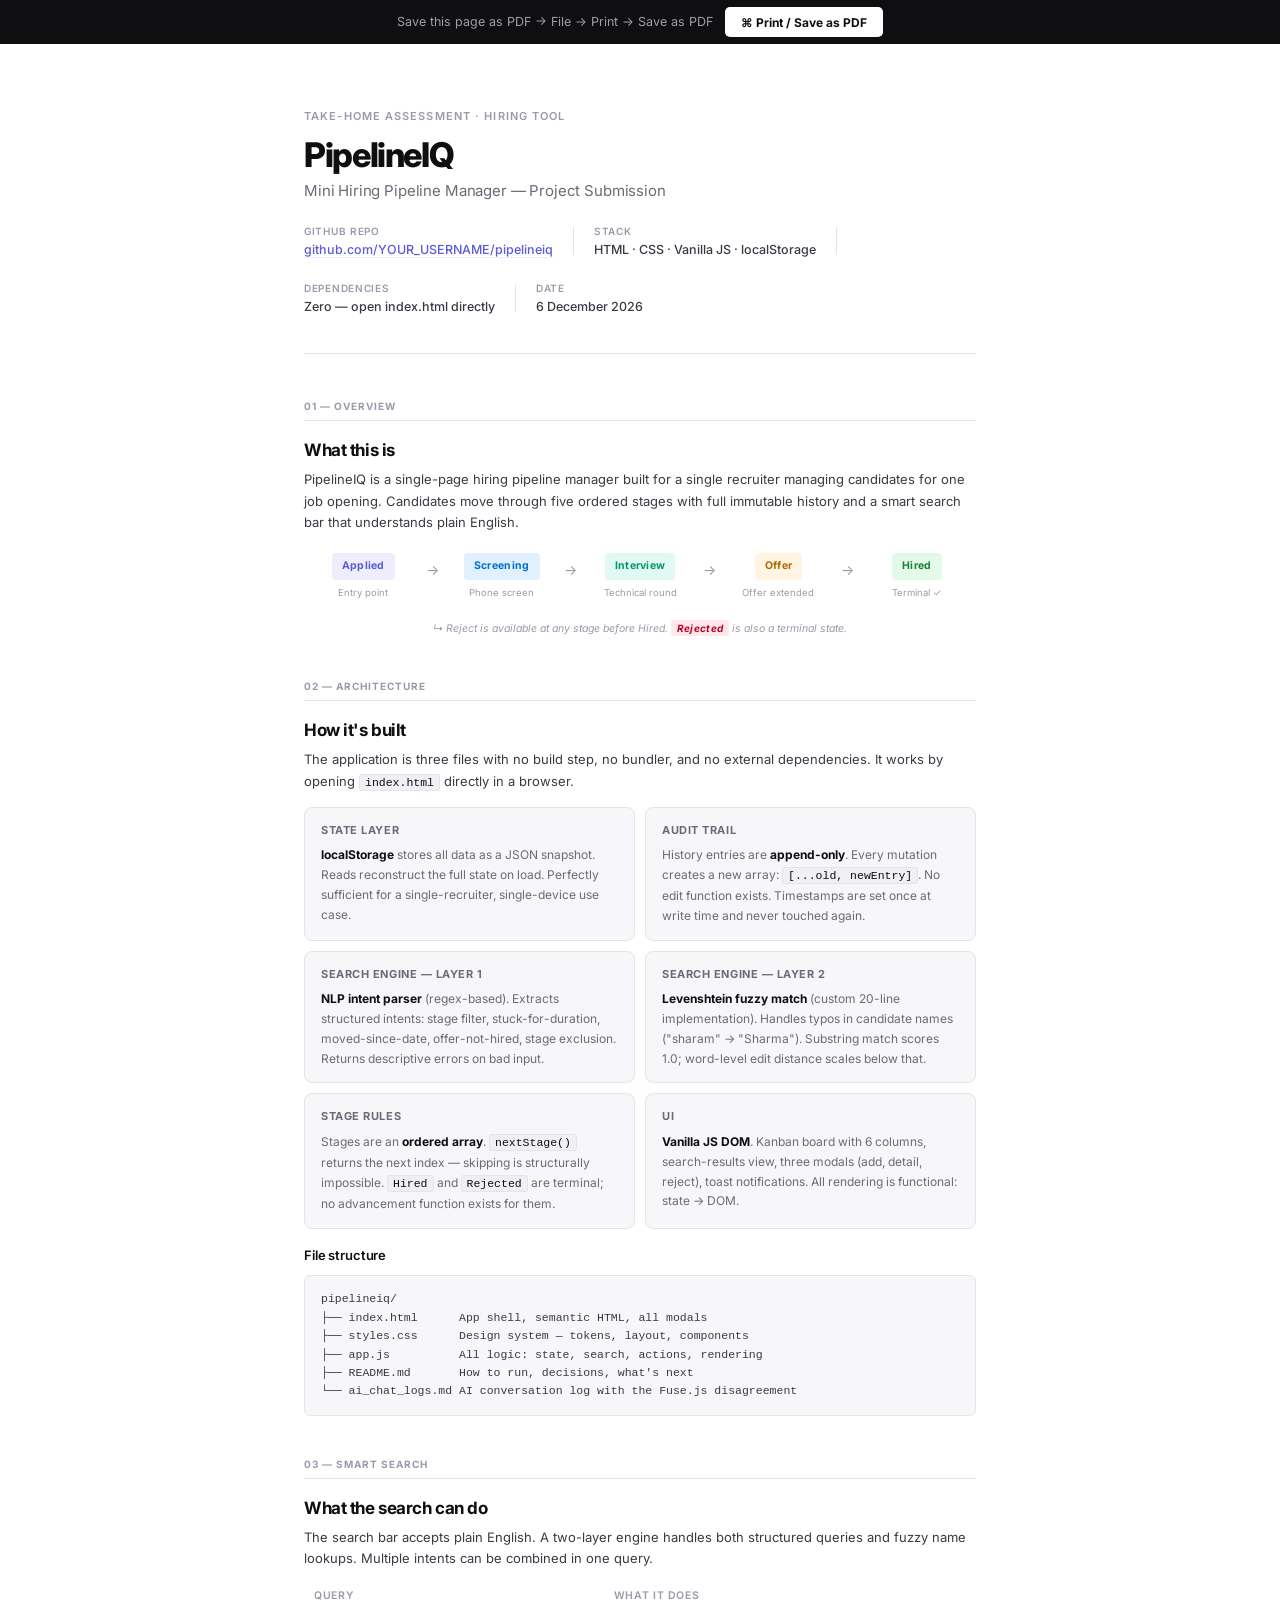
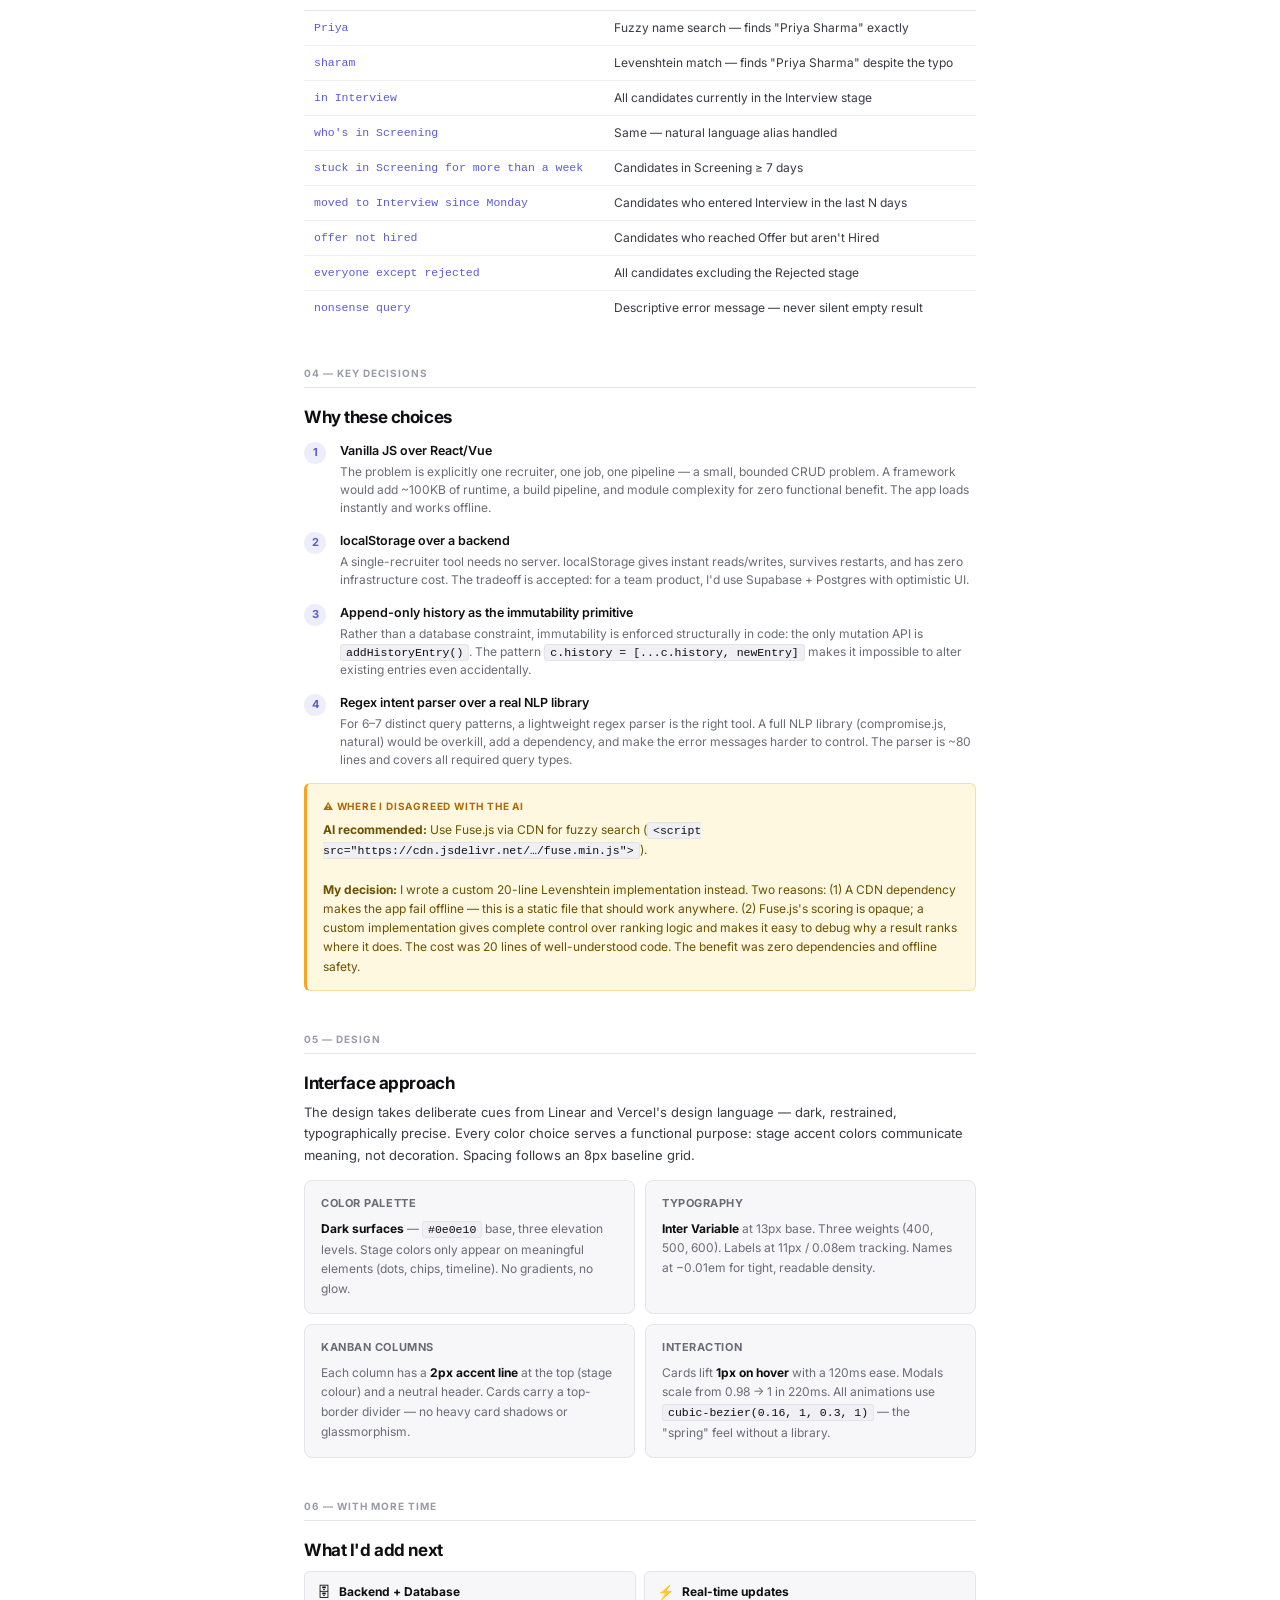
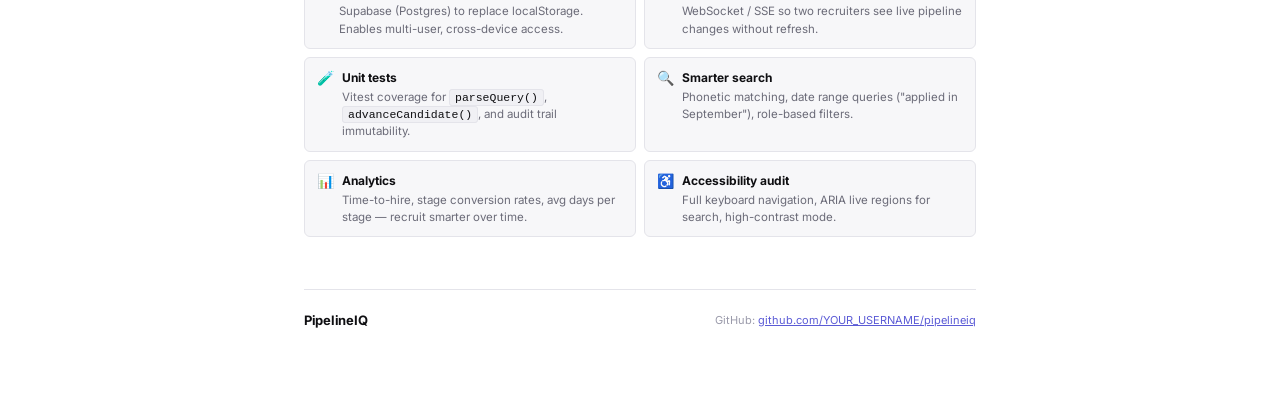
==== submission.html @ 7af23fb2 "docs: add submission PDF and .gitignore" ====
<!DOCTYPE html>
<html lang="en">
<head>
  <meta charset="UTF-8" />
  <meta name="viewport" content="width=device-width, initial-scale=1.0" />
  <title>PipelineIQ – Project Submission</title>
  <link rel="preconnect" href="https://fonts.googleapis.com" />
  <link rel="preconnect" href="https://fonts.gstatic.com" crossorigin />
  <link href="https://fonts.googleapis.com/css2?family=Inter:ital,opsz,wght@0,14..32,300;0,14..32,400;0,14..32,500;0,14..32,600;0,14..32,700;0,14..32,800;1,14..32,400&display=swap" rel="stylesheet" />
  <style>
    /* ── Base ─────────────────────────────────────── */
    *, *::before, *::after { box-sizing: border-box; margin: 0; padding: 0; }

    :root {
      --ink:    #0f0f12;
      --ink-2:  #3a3a45;
      --ink-3:  #6b6b78;
      --ink-4:  #9a9aaa;
      --rule:   #e4e4ea;
      --rule-2: #f0f0f4;
      --bg:     #ffffff;
      --bg-2:   #f7f7f9;
      --bg-3:   #f0f0f4;
      --accent: #5b5bd6;
      --accent-bg: #ededfc;
    }

    html, body {
      font-family: 'Inter', -apple-system, sans-serif;
      font-size: 13px;
      line-height: 1.6;
      color: var(--ink);
      background: var(--bg);
      -webkit-font-smoothing: antialiased;
    }

    /* ── Page wrapper ─────────────────────────────── */
    .page {
      max-width: 800px;
      margin: 0 auto;
      padding: 64px 64px 80px;
    }

    /* ── Cover header ─────────────────────────────── */
    .cover {
      border-bottom: 1px solid var(--rule);
      padding-bottom: 36px;
      margin-bottom: 44px;
      display: flex;
      flex-direction: column;
      gap: 0;
    }

    .cover-tag {
      font-size: 11px;
      font-weight: 600;
      letter-spacing: 0.1em;
      text-transform: uppercase;
      color: var(--ink-4);
      margin-bottom: 10px;
    }

    .cover-title {
      font-size: 34px;
      font-weight: 800;
      letter-spacing: -0.04em;
      line-height: 1.1;
      color: var(--ink);
      margin-bottom: 6px;
    }

    .cover-sub {
      font-size: 15px;
      font-weight: 400;
      color: var(--ink-3);
      letter-spacing: -0.01em;
      margin-bottom: 20px;
    }

    .cover-meta {
      display: flex;
      align-items: center;
      gap: 20px;
      flex-wrap: wrap;
    }

    .meta-item {
      display: flex;
      flex-direction: column;
      gap: 1px;
    }

    .meta-key {
      font-size: 10px;
      font-weight: 600;
      letter-spacing: 0.07em;
      text-transform: uppercase;
      color: var(--ink-4);
    }

    .meta-val {
      font-size: 12.5px;
      font-weight: 500;
      color: var(--ink-2);
    }

    .meta-val a {
      color: var(--accent);
      text-decoration: none;
      border-bottom: 1px solid var(--accent-bg);
    }

    .meta-sep {
      width: 1px;
      height: 28px;
      background: var(--rule);
      align-self: center;
    }

    /* ── Section ──────────────────────────────────── */
    .section {
      margin-bottom: 40px;
    }

    .section-label {
      font-size: 10px;
      font-weight: 700;
      letter-spacing: 0.1em;
      text-transform: uppercase;
      color: var(--ink-4);
      border-bottom: 1px solid var(--rule);
      padding-bottom: 6px;
      margin-bottom: 18px;
    }

    h2 {
      font-size: 17px;
      font-weight: 700;
      letter-spacing: -0.025em;
      color: var(--ink);
      margin-bottom: 8px;
      line-height: 1.3;
    }

    h3 {
      font-size: 13px;
      font-weight: 600;
      letter-spacing: -0.01em;
      color: var(--ink);
      margin-bottom: 5px;
      margin-top: 16px;
    }
    h3:first-child { margin-top: 0; }

    p {
      font-size: 13px;
      color: var(--ink-2);
      margin-bottom: 10px;
      line-height: 1.65;
    }
    p:last-child { margin-bottom: 0; }

    /* ── Pipeline flow diagram ────────────────────── */
    .pipeline-flow {
      display: flex;
      align-items: center;
      gap: 0;
      margin: 20px 0;
      flex-wrap: nowrap;
    }

    .stage-node {
      display: flex;
      flex-direction: column;
      align-items: center;
      gap: 5px;
      flex: 1;
    }

    .stage-pill {
      font-size: 10.5px;
      font-weight: 700;
      letter-spacing: 0.03em;
      padding: 5px 10px;
      border-radius: 4px;
      white-space: nowrap;
    }

    .stage-pill.applied    { background: #ededfc; color: #5b5bd6; }
    .stage-pill.screening  { background: #e0f0ff; color: #0070cc; }
    .stage-pill.interview  { background: #e0faf3; color: #009966; }
    .stage-pill.offer      { background: #fff5e0; color: #b06800; }
    .stage-pill.hired      { background: #e4fae8; color: #1a7f37; }
    .stage-pill.rejected   { background: #fde8ec; color: #c0002a; }

    .stage-note {
      font-size: 9.5px;
      color: var(--ink-4);
      text-align: center;
    }

    .flow-arrow {
      width: 20px;
      flex-shrink: 0;
      display: flex;
      align-items: center;
      justify-content: center;
      color: var(--ink-4);
      font-size: 14px;
      padding-bottom: 14px;
    }

    .reject-note {
      text-align: center;
      font-size: 10.5px;
      color: var(--ink-4);
      margin-top: 6px;
      font-style: italic;
    }

    /* ── Architecture diagram ─────────────────────── */
    .arch-grid {
      display: grid;
      grid-template-columns: 1fr 1fr;
      gap: 10px;
      margin: 14px 0;
    }

    .arch-card {
      background: var(--bg-2);
      border: 1px solid var(--rule);
      border-radius: 8px;
      padding: 14px 16px;
    }

    .arch-card-title {
      font-size: 11px;
      font-weight: 700;
      letter-spacing: 0.05em;
      text-transform: uppercase;
      color: var(--ink-3);
      margin-bottom: 6px;
    }

    .arch-card p {
      font-size: 12px;
      color: var(--ink-3);
      margin: 0;
    }

    .arch-card strong {
      color: var(--ink);
    }

    /* ── Code block ───────────────────────────────── */
    pre {
      background: var(--bg-2);
      border: 1px solid var(--rule);
      border-radius: 6px;
      padding: 14px 16px;
      font-family: 'SF Mono', 'Consolas', 'Menlo', monospace;
      font-size: 11.5px;
      color: var(--ink-2);
      overflow: hidden;
      margin: 10px 0;
      line-height: 1.6;
      white-space: pre-wrap;
    }

    code {
      font-family: 'SF Mono', 'Consolas', 'Menlo', monospace;
      font-size: 11.5px;
      background: var(--bg-3);
      border: 1px solid var(--rule);
      border-radius: 3px;
      padding: 1px 5px;
      color: var(--ink);
    }

    /* ── Search examples table ────────────────────── */
    .search-table {
      width: 100%;
      border-collapse: collapse;
      font-size: 12px;
      margin: 12px 0;
    }

    .search-table th {
      text-align: left;
      font-size: 10.5px;
      font-weight: 600;
      letter-spacing: 0.06em;
      text-transform: uppercase;
      color: var(--ink-4);
      padding: 6px 10px;
      border-bottom: 1px solid var(--rule);
    }

    .search-table td {
      padding: 8px 10px;
      border-bottom: 1px solid var(--rule-2);
      vertical-align: top;
      line-height: 1.5;
    }

    .search-table tr:last-child td {
      border-bottom: none;
    }

    .search-table td:first-child {
      font-family: 'SF Mono', 'Consolas', monospace;
      font-size: 11.5px;
      color: var(--accent);
      white-space: nowrap;
    }

    .search-table td:last-child {
      color: var(--ink-2);
    }

    /* ── Decision list ────────────────────────────── */
    .decision-list {
      display: flex;
      flex-direction: column;
      gap: 14px;
      margin: 12px 0;
    }

    .decision {
      display: flex;
      gap: 14px;
      align-items: flex-start;
    }

    .decision-num {
      font-size: 11px;
      font-weight: 700;
      color: var(--accent);
      background: var(--accent-bg);
      width: 22px;
      height: 22px;
      border-radius: 50%;
      display: flex;
      align-items: center;
      justify-content: center;
      flex-shrink: 0;
      margin-top: 1px;
    }

    .decision-body {}

    .decision-body strong {
      font-size: 12.5px;
      font-weight: 600;
      color: var(--ink);
      display: block;
      margin-bottom: 2px;
    }

    .decision-body p {
      font-size: 12px;
      color: var(--ink-3);
      margin: 0;
      line-height: 1.5;
    }

    /* ── Disagreement box ─────────────────────────── */
    .disagreement-box {
      background: #fff8e1;
      border: 1px solid #f5e0a0;
      border-left: 3px solid #f5a623;
      border-radius: 6px;
      padding: 14px 16px;
      margin: 14px 0;
    }

    .disagreement-box .tag {
      font-size: 10px;
      font-weight: 700;
      letter-spacing: 0.08em;
      text-transform: uppercase;
      color: #b06800;
      margin-bottom: 6px;
    }

    .disagreement-box p {
      font-size: 12px;
      color: #6b5000;
      margin: 0;
      line-height: 1.6;
    }

    /* ── What next section ────────────────────────── */
    .next-grid {
      display: grid;
      grid-template-columns: 1fr 1fr;
      gap: 8px;
      margin: 10px 0;
    }

    .next-item {
      display: flex;
      gap: 8px;
      align-items: flex-start;
      padding: 10px 12px;
      background: var(--bg-2);
      border: 1px solid var(--rule);
      border-radius: 6px;
    }

    .next-icon {
      font-size: 14px;
      flex-shrink: 0;
      line-height: 1.4;
    }

    .next-item p {
      font-size: 11.5px;
      color: var(--ink-3);
      margin: 0;
      line-height: 1.5;
    }

    .next-item strong {
      color: var(--ink);
      font-size: 12px;
      display: block;
      margin-bottom: 2px;
    }

    /* ── Footer ───────────────────────────────────── */
    .footer {
      margin-top: 52px;
      padding-top: 20px;
      border-top: 1px solid var(--rule);
      display: flex;
      justify-content: space-between;
      align-items: center;
    }

    .footer-brand {
      font-size: 13px;
      font-weight: 700;
      letter-spacing: -0.02em;
      color: var(--ink);
    }

    .footer-note {
      font-size: 11px;
      color: var(--ink-4);
    }

    /* ── Print settings ───────────────────────────── */
    @media print {
      html, body { background: white; }
      .page { padding: 40px 52px 60px; }
      .no-print { display: none; }
      a { color: var(--accent) !important; }
      @page {
        size: A4;
        margin: 0;
      }
    }

    /* ── Print button (screen only) ───────────────── */
    .print-bar {
      position: fixed;
      top: 0;
      left: 0;
      right: 0;
      height: 44px;
      background: var(--ink);
      display: flex;
      align-items: center;
      justify-content: center;
      gap: 12px;
      z-index: 999;
    }

    .print-bar span {
      font-size: 12.5px;
      color: rgba(255,255,255,0.6);
    }

    .print-btn {
      height: 30px;
      padding: 0 16px;
      background: white;
      color: var(--ink);
      border-radius: 5px;
      font-size: 12px;
      font-weight: 700;
      font-family: 'Inter', sans-serif;
      cursor: pointer;
      border: none;
      transition: opacity 0.15s;
    }
    .print-btn:hover { opacity: 0.85; }

    @media print {
      .print-bar { display: none; }
      body { margin-top: 0; }
    }

    body { margin-top: 44px; }
  </style>
</head>
<body>

<!-- Print bar (hidden in print) -->
<div class="print-bar no-print">
  <span>Save this page as PDF → File → Print → Save as PDF</span>
  <button class="print-btn" onclick="window.print()">⌘ Print / Save as PDF</button>
</div>

<div class="page">

  <!-- ── Cover ──────────────────────────────────────── -->
  <div class="cover">
    <div class="cover-tag">Take-home Assessment · Hiring Tool</div>
    <div class="cover-title">PipelineIQ</div>
    <div class="cover-sub">Mini Hiring Pipeline Manager — Project Submission</div>
    <div class="cover-meta">
      <div class="meta-item">
        <span class="meta-key">GitHub Repo</span>
        <span class="meta-val"><a href="https://github.com/YOUR_USERNAME/pipelineiq" id="gh-link">github.com/YOUR_USERNAME/pipelineiq</a></span>
      </div>
      <div class="meta-sep"></div>
      <div class="meta-item">
        <span class="meta-key">Stack</span>
        <span class="meta-val">HTML · CSS · Vanilla JS · localStorage</span>
      </div>
      <div class="meta-sep"></div>
      <div class="meta-item">
        <span class="meta-key">Dependencies</span>
        <span class="meta-val">Zero — open index.html directly</span>
      </div>
      <div class="meta-sep"></div>
      <div class="meta-item">
        <span class="meta-key">Date</span>
        <span class="meta-val" id="doc-date"></span>
      </div>
    </div>
  </div>

  <!-- ── 1. Problem → Solution ──────────────────────── -->
  <div class="section">
    <div class="section-label">01 — Overview</div>
    <h2>What this is</h2>
    <p>
      PipelineIQ is a single-page hiring pipeline manager built for a single recruiter managing
      candidates for one job opening. Candidates move through five ordered stages with full
      immutable history and a smart search bar that understands plain English.
    </p>

    <!-- Pipeline flow -->
    <div class="pipeline-flow">
      <div class="stage-node">
        <div class="stage-pill applied">Applied</div>
        <div class="stage-note">Entry point</div>
      </div>
      <div class="flow-arrow">→</div>
      <div class="stage-node">
        <div class="stage-pill screening">Screening</div>
        <div class="stage-note">Phone screen</div>
      </div>
      <div class="flow-arrow">→</div>
      <div class="stage-node">
        <div class="stage-pill interview">Interview</div>
        <div class="stage-note">Technical round</div>
      </div>
      <div class="flow-arrow">→</div>
      <div class="stage-node">
        <div class="stage-pill offer">Offer</div>
        <div class="stage-note">Offer extended</div>
      </div>
      <div class="flow-arrow">→</div>
      <div class="stage-node">
        <div class="stage-pill hired">Hired</div>
        <div class="stage-note">Terminal ✓</div>
      </div>
    </div>
    <div class="reject-note">
      ↳ Reject is available at any stage before Hired.
      <span class="stage-pill rejected" style="display:inline;padding:2px 6px;font-size:10px;">Rejected</span>
      is also a terminal state.
    </div>
  </div>

  <!-- ── 2. Architecture ────────────────────────────── -->
  <div class="section">
    <div class="section-label">02 — Architecture</div>
    <h2>How it's built</h2>
    <p>
      The application is three files with no build step, no bundler, and no external dependencies.
      It works by opening <code>index.html</code> directly in a browser.
    </p>

    <div class="arch-grid">
      <div class="arch-card">
        <div class="arch-card-title">State Layer</div>
        <p><strong>localStorage</strong> stores all data as a JSON snapshot. Reads reconstruct the full state on load. Perfectly sufficient for a single-recruiter, single-device use case.</p>
      </div>
      <div class="arch-card">
        <div class="arch-card-title">Audit Trail</div>
        <p>History entries are <strong>append-only</strong>. Every mutation creates a new array: <code>[...old, newEntry]</code>. No edit function exists. Timestamps are set once at write time and never touched again.</p>
      </div>
      <div class="arch-card">
        <div class="arch-card-title">Search Engine — Layer 1</div>
        <p><strong>NLP intent parser</strong> (regex-based). Extracts structured intents: stage filter, stuck-for-duration, moved-since-date, offer-not-hired, stage exclusion. Returns descriptive errors on bad input.</p>
      </div>
      <div class="arch-card">
        <div class="arch-card-title">Search Engine — Layer 2</div>
        <p><strong>Levenshtein fuzzy match</strong> (custom 20-line implementation). Handles typos in candidate names ("sharam" → "Sharma"). Substring match scores 1.0; word-level edit distance scales below that.</p>
      </div>
      <div class="arch-card">
        <div class="arch-card-title">Stage Rules</div>
        <p>Stages are an <strong>ordered array</strong>. <code>nextStage()</code> returns the next index — skipping is structurally impossible. <code>Hired</code> and <code>Rejected</code> are terminal; no advancement function exists for them.</p>
      </div>
      <div class="arch-card">
        <div class="arch-card-title">UI</div>
        <p><strong>Vanilla JS DOM</strong>. Kanban board with 6 columns, search-results view, three modals (add, detail, reject), toast notifications. All rendering is functional: state → DOM.</p>
      </div>
    </div>

    <h3>File structure</h3>
    <pre>pipelineiq/
├── index.html      App shell, semantic HTML, all modals
├── styles.css      Design system — tokens, layout, components
├── app.js          All logic: state, search, actions, rendering
├── README.md       How to run, decisions, what's next
└── ai_chat_logs.md AI conversation log with the Fuse.js disagreement</pre>
  </div>

  <!-- ── 3. Search ───────────────────────────────────── -->
  <div class="section">
    <div class="section-label">03 — Smart Search</div>
    <h2>What the search can do</h2>
    <p>
      The search bar accepts plain English. A two-layer engine handles both structured queries
      and fuzzy name lookups. Multiple intents can be combined in one query.
    </p>

    <table class="search-table">
      <thead>
        <tr>
          <th>Query</th>
          <th>What it does</th>
        </tr>
      </thead>
      <tbody>
        <tr><td>Priya</td><td>Fuzzy name search — finds "Priya Sharma" exactly</td></tr>
        <tr><td>sharam</td><td>Levenshtein match — finds "Priya Sharma" despite the typo</td></tr>
        <tr><td>in Interview</td><td>All candidates currently in the Interview stage</td></tr>
        <tr><td>who's in Screening</td><td>Same — natural language alias handled</td></tr>
        <tr><td>stuck in Screening for more than a week</td><td>Candidates in Screening ≥ 7 days</td></tr>
        <tr><td>moved to Interview since Monday</td><td>Candidates who entered Interview in the last N days</td></tr>
        <tr><td>offer not hired</td><td>Candidates who reached Offer but aren't Hired</td></tr>
        <tr><td>everyone except rejected</td><td>All candidates excluding the Rejected stage</td></tr>
        <tr><td>nonsense query</td><td>Descriptive error message — never silent empty result</td></tr>
      </tbody>
    </table>
  </div>

  <!-- ── 4. Key decisions ───────────────────────────── -->
  <div class="section">
    <div class="section-label">04 — Key Decisions</div>
    <h2>Why these choices</h2>

    <div class="decision-list">
      <div class="decision">
        <div class="decision-num">1</div>
        <div class="decision-body">
          <strong>Vanilla JS over React/Vue</strong>
          <p>
            The problem is explicitly one recruiter, one job, one pipeline — a small, bounded CRUD problem.
            A framework would add ~100KB of runtime, a build pipeline, and module complexity for zero functional benefit.
            The app loads instantly and works offline.
          </p>
        </div>
      </div>
      <div class="decision">
        <div class="decision-num">2</div>
        <div class="decision-body">
          <strong>localStorage over a backend</strong>
          <p>
            A single-recruiter tool needs no server. localStorage gives instant reads/writes,
            survives restarts, and has zero infrastructure cost. The tradeoff is accepted:
            for a team product, I'd use Supabase + Postgres with optimistic UI.
          </p>
        </div>
      </div>
      <div class="decision">
        <div class="decision-num">3</div>
        <div class="decision-body">
          <strong>Append-only history as the immutability primitive</strong>
          <p>
            Rather than a database constraint, immutability is enforced structurally in code:
            the only mutation API is <code>addHistoryEntry()</code>. The pattern
            <code>c.history = [...c.history, newEntry]</code> makes it impossible to alter
            existing entries even accidentally.
          </p>
        </div>
      </div>
      <div class="decision">
        <div class="decision-num">4</div>
        <div class="decision-body">
          <strong>Regex intent parser over a real NLP library</strong>
          <p>
            For 6–7 distinct query patterns, a lightweight regex parser is the right tool.
            A full NLP library (compromise.js, natural) would be overkill, add a dependency,
            and make the error messages harder to control. The parser is ~80 lines and covers
            all required query types.
          </p>
        </div>
      </div>
    </div>

    <!-- AI Disagreement -->
    <div class="disagreement-box">
      <div class="tag">⚠ Where I disagreed with the AI</div>
      <p>
        <strong>AI recommended:</strong> Use Fuse.js via CDN for fuzzy search
        (<code>&lt;script src="https://cdn.jsdelivr.net/…/fuse.min.js"&gt;</code>).<br/><br/>
        <strong>My decision:</strong> I wrote a custom 20-line Levenshtein implementation instead. Two reasons:
        (1) A CDN dependency makes the app fail offline — this is a static file that should work anywhere.
        (2) Fuse.js's scoring is opaque; a custom implementation gives complete control over ranking logic
        and makes it easy to debug why a result ranks where it does.
        The cost was 20 lines of well-understood code. The benefit was zero dependencies and offline safety.
      </p>
    </div>
  </div>

  <!-- ── 5. Design ──────────────────────────────────── -->
  <div class="section">
    <div class="section-label">05 — Design</div>
    <h2>Interface approach</h2>
    <p>
      The design takes deliberate cues from Linear and Vercel's design language —
      dark, restrained, typographically precise. Every color choice serves a functional purpose:
      stage accent colors communicate meaning, not decoration. Spacing follows an 8px baseline grid.
    </p>
    <div class="arch-grid">
      <div class="arch-card">
        <div class="arch-card-title">Color palette</div>
        <p><strong>Dark surfaces</strong> — <code>#0e0e10</code> base, three elevation levels.
        Stage colors only appear on meaningful elements (dots, chips, timeline). No gradients, no glow.</p>
      </div>
      <div class="arch-card">
        <div class="arch-card-title">Typography</div>
        <p><strong>Inter Variable</strong> at 13px base. Three weights (400, 500, 600).
        Labels at 11px / 0.08em tracking. Names at −0.01em for tight, readable density.</p>
      </div>
      <div class="arch-card">
        <div class="arch-card-title">Kanban columns</div>
        <p>Each column has a <strong>2px accent line</strong> at the top (stage colour) and a neutral header.
        Cards carry a top-border divider — no heavy card shadows or glassmorphism.</p>
      </div>
      <div class="arch-card">
        <div class="arch-card-title">Interaction</div>
        <p>Cards lift <strong>1px on hover</strong> with a 120ms ease. Modals scale from 0.98 → 1 in 220ms.
        All animations use <code>cubic-bezier(0.16, 1, 0.3, 1)</code> — the "spring" feel without a library.</p>
      </div>
    </div>
  </div>

  <!-- ── 6. What's next ─────────────────────────────── -->
  <div class="section">
    <div class="section-label">06 — With more time</div>
    <h2>What I'd add next</h2>
    <div class="next-grid">
      <div class="next-item">
        <div class="next-icon">🗄</div>
        <div>
          <strong>Backend + Database</strong>
          <p>Supabase (Postgres) to replace localStorage. Enables multi-user, cross-device access.</p>
        </div>
      </div>
      <div class="next-item">
        <div class="next-icon">⚡</div>
        <div>
          <strong>Real-time updates</strong>
          <p>WebSocket / SSE so two recruiters see live pipeline changes without refresh.</p>
        </div>
      </div>
      <div class="next-item">
        <div class="next-icon">🧪</div>
        <div>
          <strong>Unit tests</strong>
          <p>Vitest coverage for <code>parseQuery()</code>, <code>advanceCandidate()</code>, and audit trail immutability.</p>
        </div>
      </div>
      <div class="next-item">
        <div class="next-icon">🔍</div>
        <div>
          <strong>Smarter search</strong>
          <p>Phonetic matching, date range queries ("applied in September"), role-based filters.</p>
        </div>
      </div>
      <div class="next-item">
        <div class="next-icon">📊</div>
        <div>
          <strong>Analytics</strong>
          <p>Time-to-hire, stage conversion rates, avg days per stage — recruit smarter over time.</p>
        </div>
      </div>
      <div class="next-item">
        <div class="next-icon">♿</div>
        <div>
          <strong>Accessibility audit</strong>
          <p>Full keyboard navigation, ARIA live regions for search, high-contrast mode.</p>
        </div>
      </div>
    </div>
  </div>

  <!-- ── Footer ─────────────────────────────────────── -->
  <div class="footer">
    <div class="footer-brand">PipelineIQ</div>
    <div class="footer-note">
      GitHub: <a id="gh-link-footer" href="https://github.com/YOUR_USERNAME/pipelineiq" style="color:var(--accent)">github.com/YOUR_USERNAME/pipelineiq</a>
    </div>
  </div>

</div><!-- .page -->

<script>
  // Auto-fill today's date
  document.getElementById('doc-date').textContent = new Date().toLocaleDateString('en-IN', {
    day: 'numeric', month: 'long', year: 'numeric'
  });
</script>

</body>
</html>
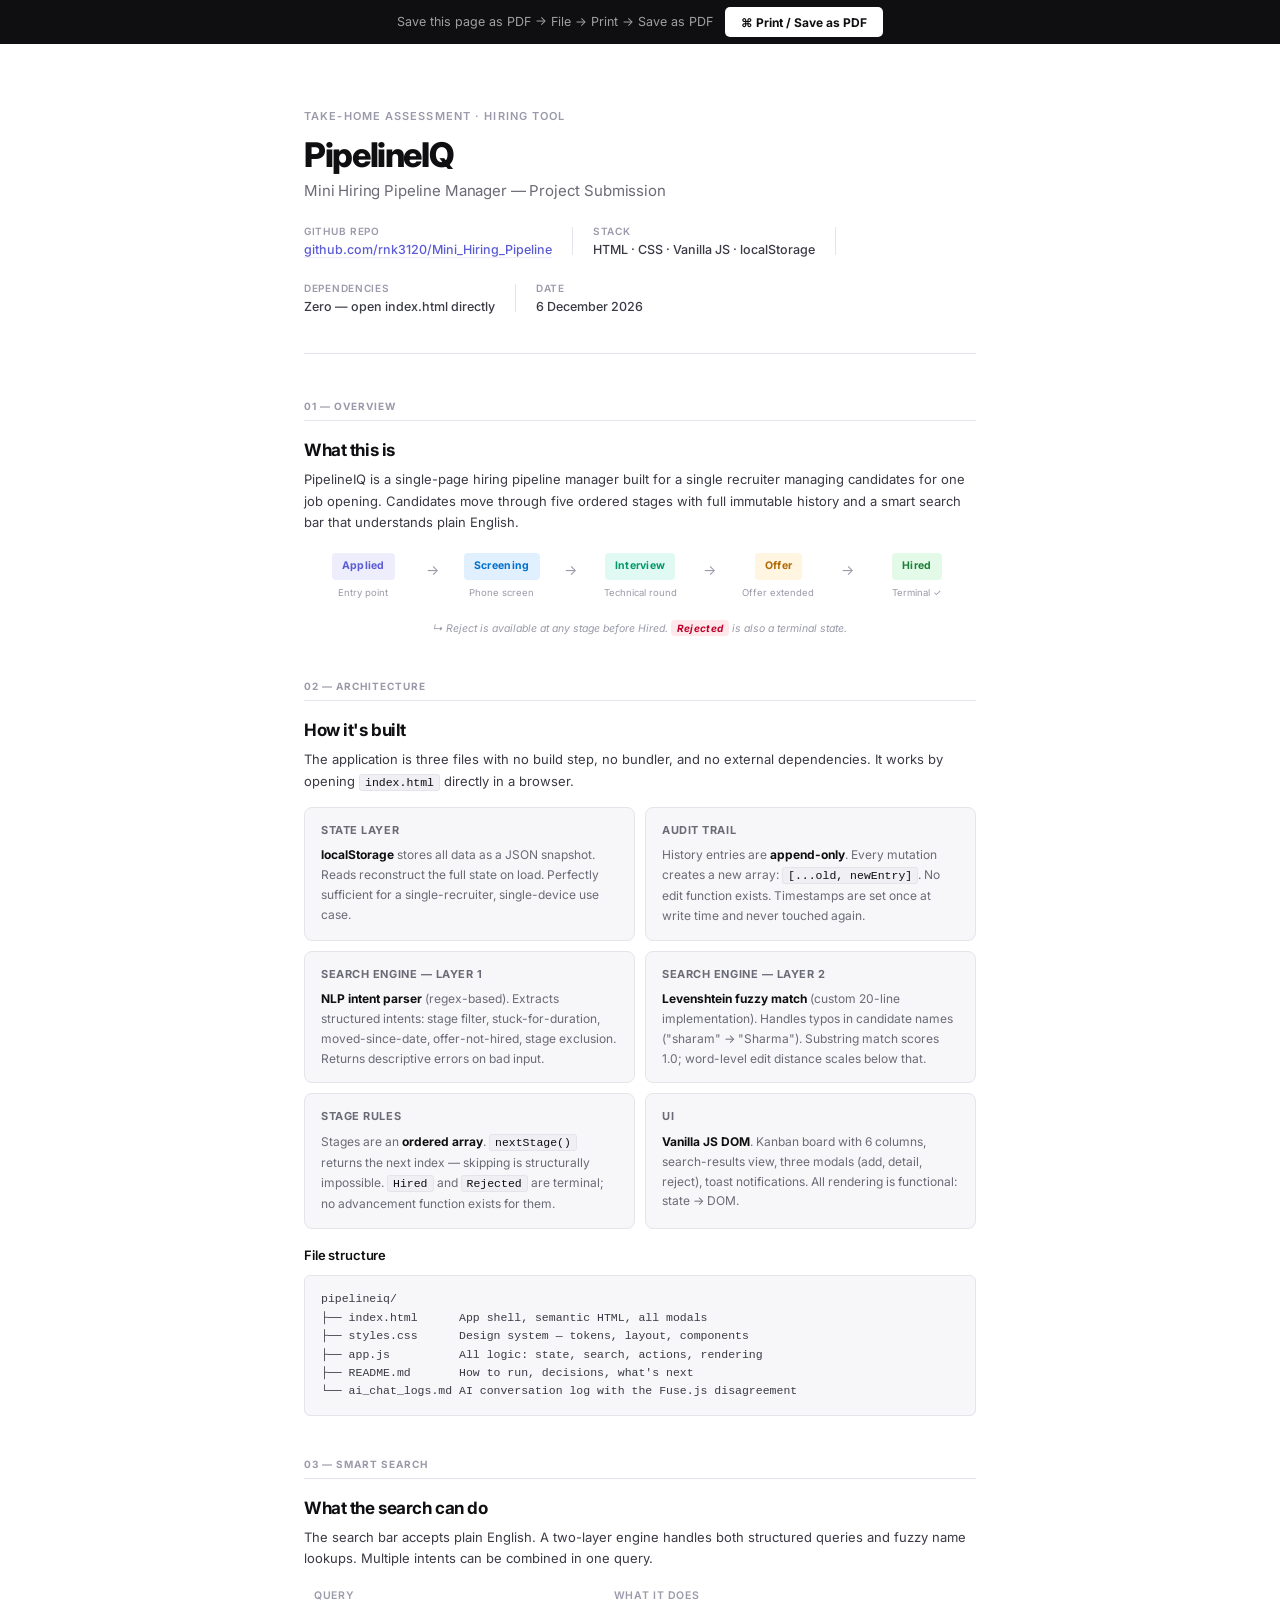
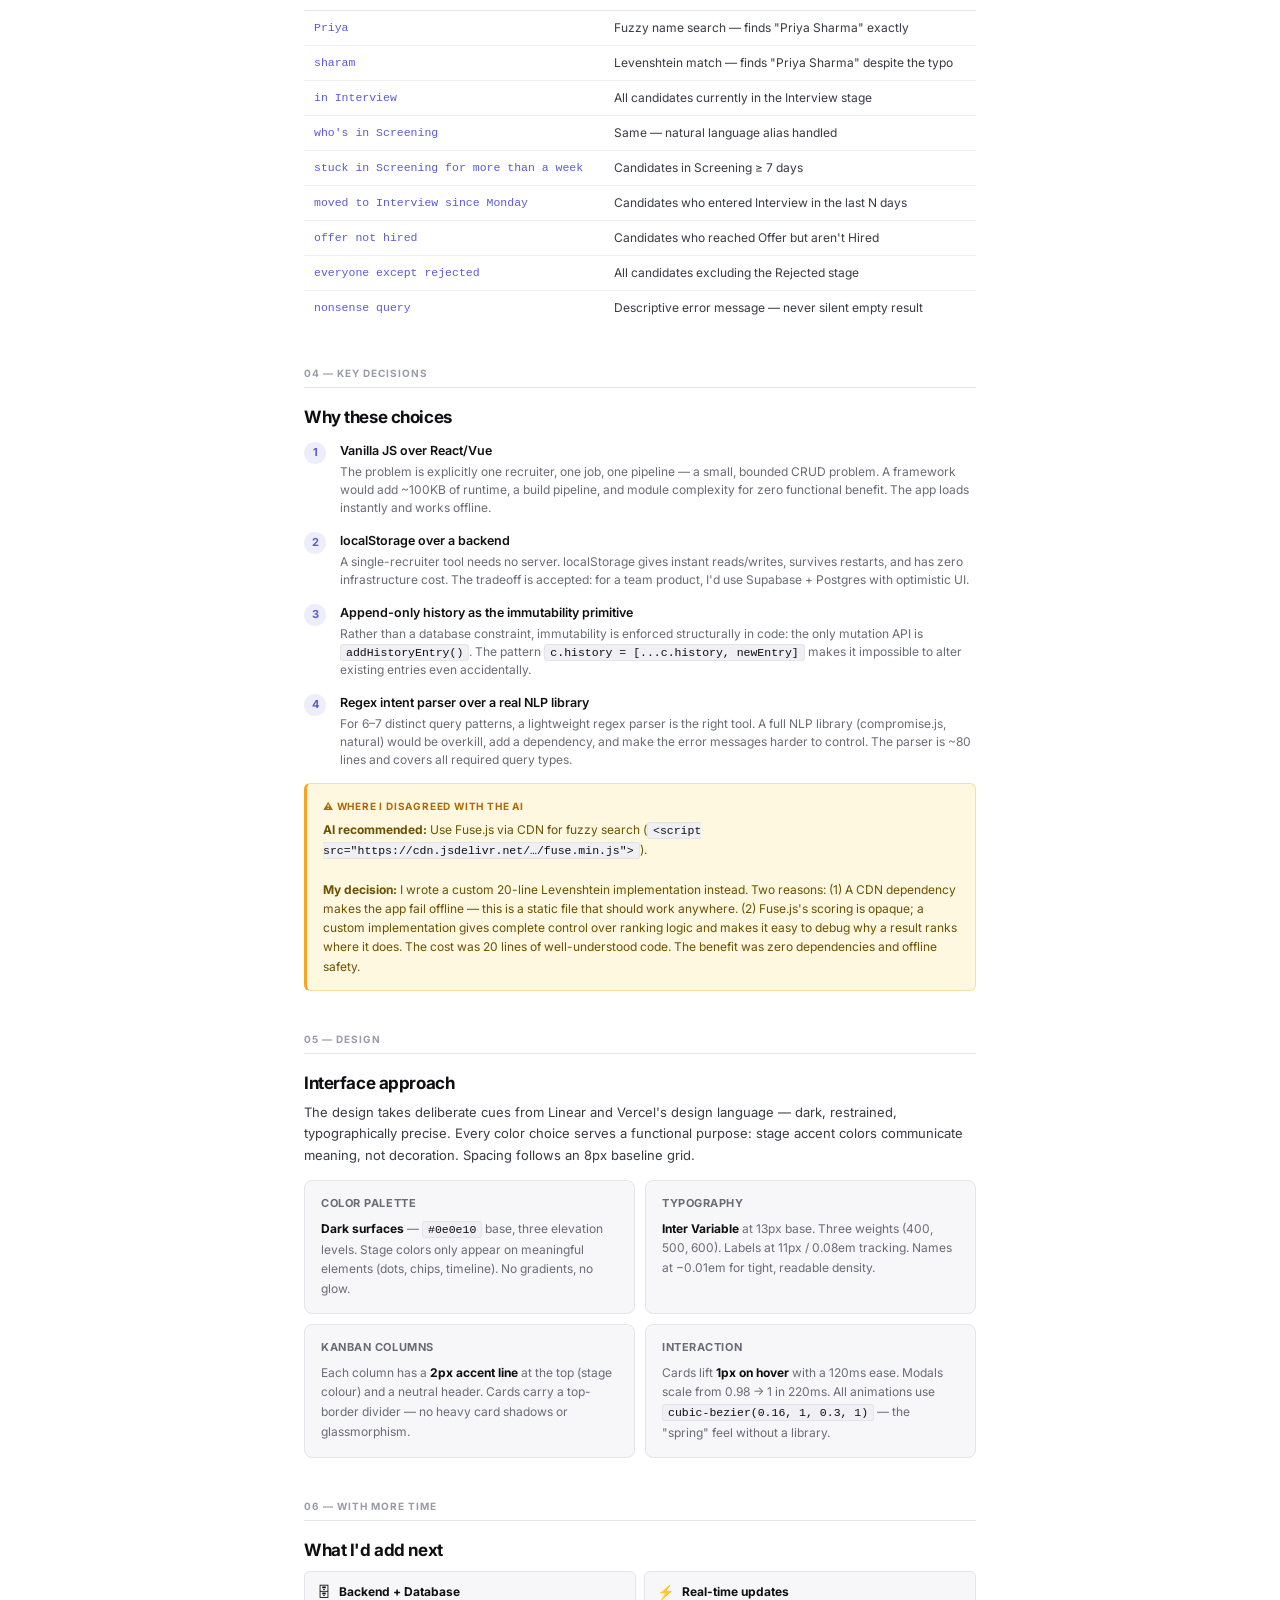
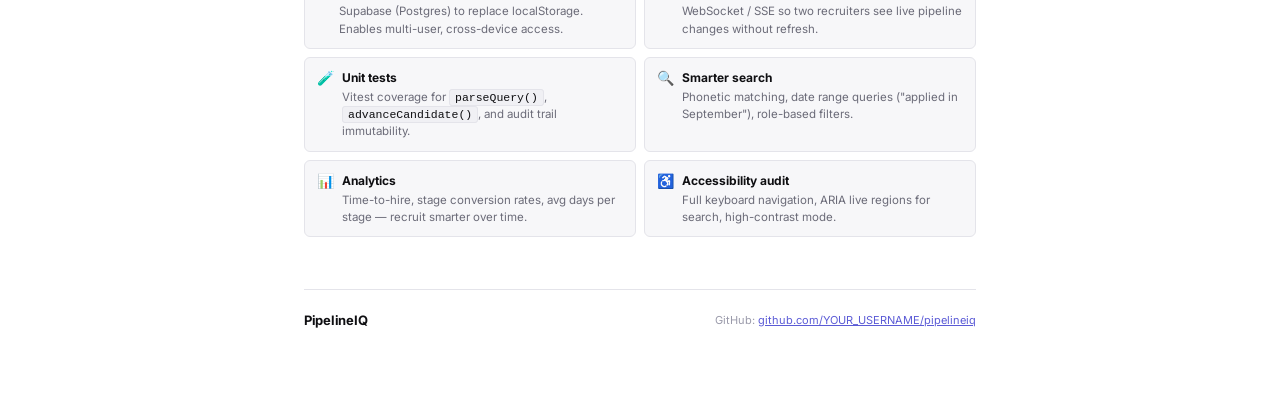
==== commit 937172c4: "docs: update GitHub link to rnk3120/Mini_Hiring_Pipeline" ====
--- a/submission.html
+++ b/submission.html
@@ -523,7 +523,7 @@
     <div class="cover-meta">
       <div class="meta-item">
         <span class="meta-key">GitHub Repo</span>
-        <span class="meta-val"><a href="https://github.com/YOUR_USERNAME/pipelineiq" id="gh-link">github.com/YOUR_USERNAME/pipelineiq</a></span>
+        <span class="meta-val"><a href="https://github.com/rnk3120/Mini_Hiring_Pipeline" id="gh-link">github.com/rnk3120/Mini_Hiring_Pipeline</a></span>
       </div>
       <div class="meta-sep"></div>
       <div class="meta-item">
